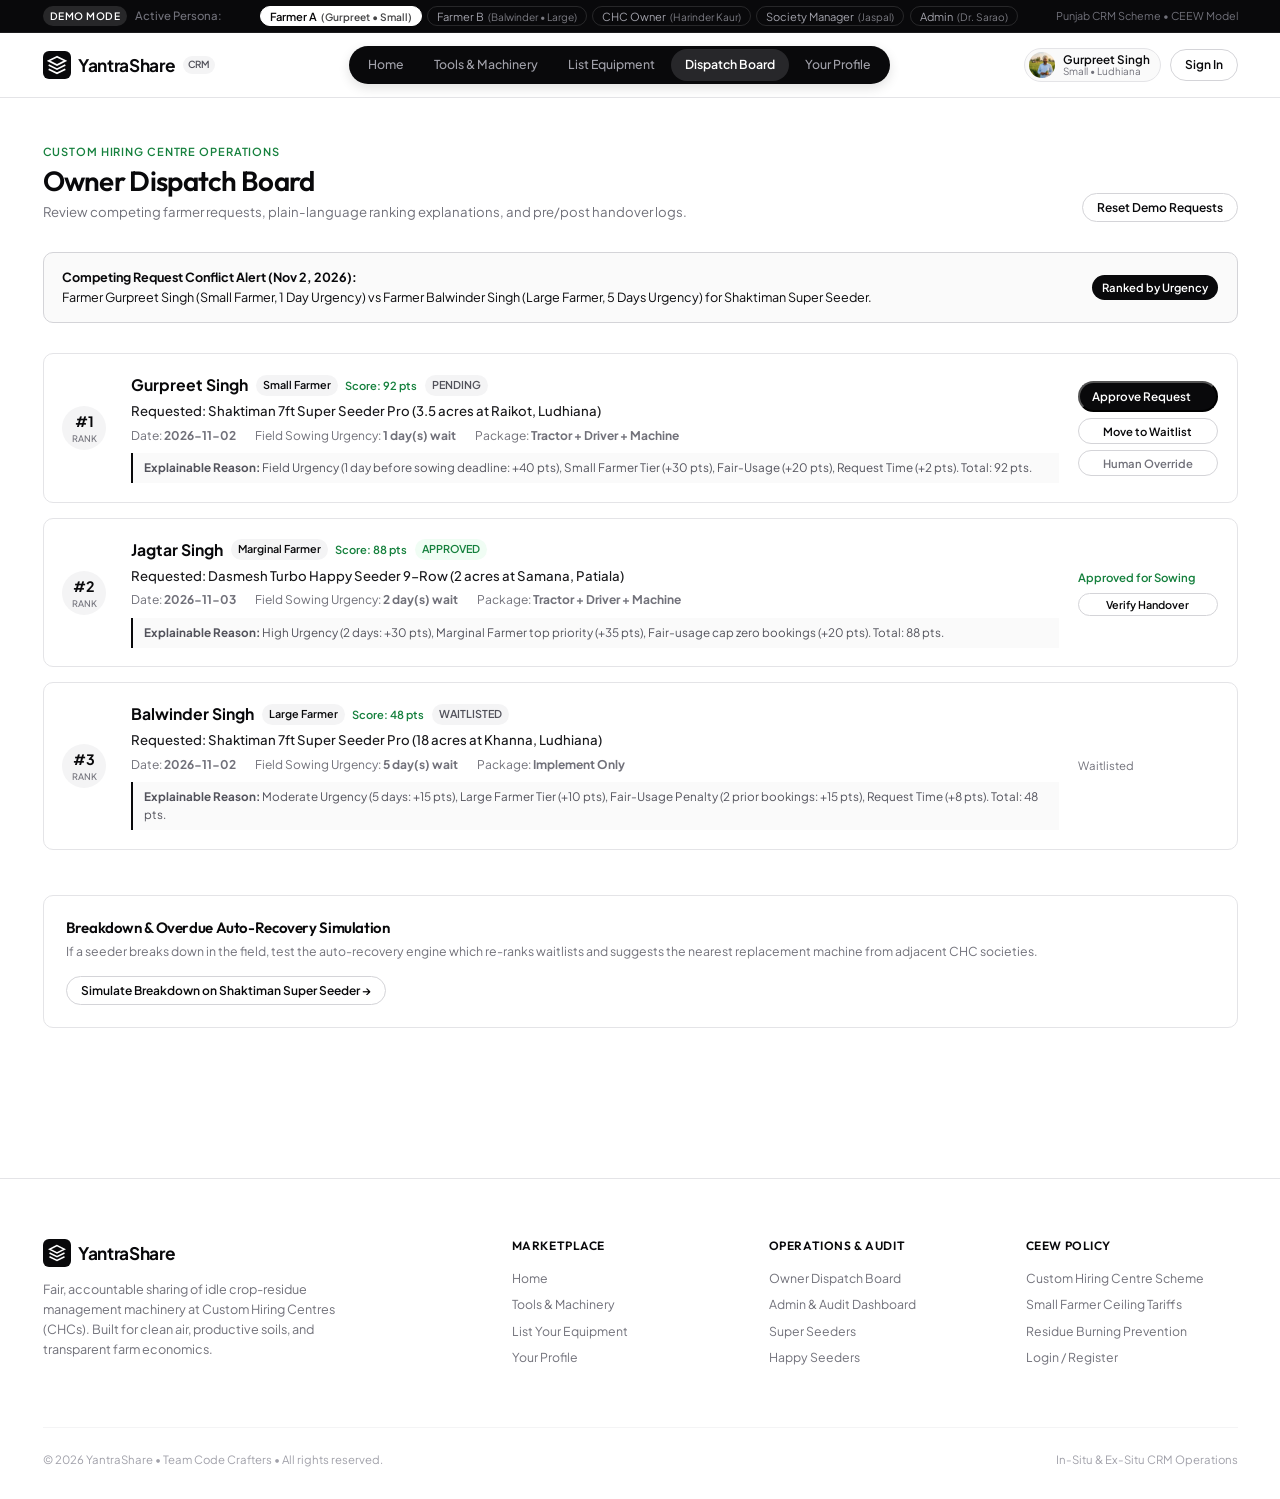
==== frontend/dispatch.html @ d0a264e8 "feat: complete YantraShare frontend platform with Amazon-style machinery booking, dual listing, pict" ====
<!DOCTYPE html>
<html lang="en">
<head>
  <meta charset="UTF-8">
  <meta name="viewport" content="width=device-width, initial-scale=1.0">
  <title>Owner Dispatch Board — YantraShare</title>
  <meta name="description" content="Manage machinery allocation, resolve competing farmer requests with explainable urgency scoring, and perform digital condition checks.">
  <link rel="stylesheet" href="css/style.css">
</head>
<body>

  <!-- Dynamic Header Container -->
  <div id="site-header-container"></div>

  <main class="container" style="padding: 3rem 1.5rem 5rem;">
    <div class="section-head-clean">
      <div>
        <span class="section-tag">Custom Hiring Centre Operations</span>
        <h1 class="section-title-clean">Owner Dispatch Board</h1>
        <p style="font-size: 0.88rem; color: #71717a; margin-top: 0.3rem;">
          Review competing farmer requests, plain-language ranking explanations, and pre/post handover logs.
        </p>
      </div>

      <div style="display: flex; gap: 0.75rem;">
        <button class="btn-signup-pill" onclick="window.yantraStore.resetAll(); window.location.reload();">
          Reset Demo Requests
        </button>
      </div>
    </div>

    <!-- Conflict Notification Banner -->
    <div style="background: var(--gray-50); border: 1px solid var(--gray-300); border-radius: var(--radius-md); padding: 1rem 1.25rem; margin-bottom: 2rem; display: flex; justify-content: space-between; align-items: center; font-size: 0.84rem;">
      <div>
        <strong style="color: #09090b;">Competing Request Conflict Alert (Nov 2, 2026):</strong><br>
        Farmer Gurpreet Singh (Small Farmer, 1 Day Urgency) vs Farmer Balwinder Singh (Large Farmer, 5 Days Urgency) for Shaktiman Super Seeder.
      </div>
      <span style="font-size: 0.75rem; background: #09090b; color: #ffffff; padding: 4px 10px; border-radius: var(--radius-pill); font-weight: 600;">
        Ranked by Urgency
      </span>
    </div>

    <!-- Requests List -->
    <div id="dispatch-cards-container">
      <!-- Populated by JS -->
    </div>

    <!-- Breakdown Recovery Simulation Banner -->
    <div style="margin-top: 3rem; background: var(--bg-white); border: 1px solid var(--gray-200); border-radius: var(--radius-md); padding: 1.5rem;">
      <h4 style="font-size: 1rem; color: #09090b; margin-bottom: 0.35rem;">Breakdown & Overdue Auto-Recovery Simulation</h4>
      <p style="font-size: 0.82rem; color: #71717a; margin-bottom: 1rem;">
        If a seeder breaks down in the field, test the auto-recovery engine which re-ranks waitlists and suggests the nearest replacement machine from adjacent CHC societies.
      </p>
      <button class="btn-signup-pill" onclick="testBreakdownRecovery('MCH-101')">
        Simulate Breakdown on Shaktiman Super Seeder &rarr;
      </button>
    </div>
  </main>

  <!-- Human Override Modal -->
  <div id="override-modal-backdrop" style="display: none; position: fixed; inset: 0; background: rgba(0,0,0,0.5); backdrop-filter: blur(4px); z-index: 2000; align-items: center; justify-content: center; padding: 1.5rem;">
    <div style="background: var(--bg-white); border-radius: var(--radius-lg); max-width: 520px; width: 100%; padding: 2rem; border: 1px solid var(--gray-200);">
      <h3 style="font-size: 1.2rem; color: #09090b; margin-bottom: 0.5rem;">Record Operator Human Override</h3>
      <p style="font-size: 0.82rem; color: #71717a; margin-bottom: 1rem;">
        To prevent nepotism and ensure public accountability, state guidelines require a mandatory written justification for every manual override.
      </p>

      <div class="form-group-clean">
        <label>Mandatory Justification (Min 10 characters) *</label>
        <textarea id="override-reason-text" class="input-clean" rows="3" placeholder="e.g. Unseasonal localized rainfall approaching Raikot requiring immediate 3-acre seeding within 12 hours."></textarea>
      </div>

      <div style="display: flex; gap: 0.75rem; justify-content: flex-end; margin-top: 1.25rem;">
        <button class="btn-signup-pill" onclick="closeOverrideModal()">Cancel</button>
        <button class="btn-hero-black" style="margin-bottom: 0;" onclick="submitOverride()">Confirm & Log Override</button>
      </div>
    </div>
  </div>

  <!-- Dynamic Footer Container -->
  <div id="site-footer-container"></div>

  <!-- Shared Scripts -->
  <script src="js/data.js"></script>
  <script src="js/nav.js"></script>
  <script>
    let activeOverrideId = null;

    document.addEventListener("DOMContentLoaded", () => {
      renderDispatchRequests();
    });

    function renderDispatchRequests() {
      const container = document.getElementById("dispatch-cards-container");
      if (!container) return;

      const requests = [...window.yantraStore.data.requests].sort((a, b) => b.score - a.score);

      container.innerHTML = requests.map((req, idx) => `
        <div class="dispatch-clean-card">
          <div class="rank-pill">
            #${idx + 1}
            <span>RANK</span>
          </div>

          <div>
            <div style="display: flex; gap: 0.5rem; align-items: center; margin-bottom: 0.25rem; flex-wrap: wrap;">
              <strong style="font-size: 1.05rem; color: #09090b;">${req.farmerName}</strong>
              <span style="font-size: 0.72rem; padding: 2px 7px; background: var(--gray-100); border-radius: var(--radius-pill); font-weight: 600;">${req.farmerCategory} Farmer</span>
              <span style="font-size: 0.74rem; color: var(--brand-green); font-weight: 600;">Score: ${req.score} pts</span>
              <span style="font-size: 0.72rem; padding: 2px 7px; border-radius: var(--radius-pill); background: ${req.status === 'approved' ? 'var(--brand-green-subtle)' : 'var(--gray-100)'}; color: ${req.status === 'approved' ? 'var(--brand-green)' : '#52525b'}; font-weight: 600;">
                ${req.status.toUpperCase()}
              </span>
            </div>

            <div style="font-size: 0.88rem; color: #18181b; font-weight: 500;">
              Requested: ${req.machineName} (${req.acres} acres at ${req.village}, ${req.district})
            </div>

            <div style="font-size: 0.8rem; color: #71717a; margin-top: 0.35rem; display: flex; gap: 1.25rem; flex-wrap: wrap;">
              <span>Date: <strong>${req.date}</strong></span>
              <span>Field Sowing Urgency: <strong>${req.urgencyDays} day(s) wait</strong></span>
              <span>Package: <strong>${req.tractorOption === 'need_both' ? 'Tractor + Driver + Machine' : 'Implement Only'}</strong></span>
            </div>

            <div style="margin-top: 0.5rem; background: var(--gray-50); border-left: 2px solid #09090b; padding: 0.4rem 0.75rem; font-size: 0.78rem; color: #52525b;">
              <strong>Explainable Reason:</strong> ${req.rankingReason}
            </div>
          </div>

          <div style="display: flex; flex-direction: column; gap: 0.4rem; min-width: 140px;">
            ${req.status === 'pending' ? `
              <button class="btn-hero-black" style="margin-bottom: 0; padding: 6px 12px; font-size: 0.78rem;" onclick="approveRequest('${req.id}')">Approve Request</button>
              <button class="btn-signup-pill" style="padding: 5px 10px; font-size: 0.75rem;" onclick="waitlistRequest('${req.id}')">Move to Waitlist</button>
              <button class="btn-signup-pill" style="padding: 5px 10px; font-size: 0.75rem; color: #71717a;" onclick="openOverrideModal('${req.id}')">Human Override</button>
            ` : req.status === 'approved' ? `
              <span style="font-size: 0.76rem; color: var(--brand-green); font-weight: 600;">Approved for Sowing</span>
              <button class="btn-signup-pill" style="padding: 4px 8px; font-size: 0.72rem;" onclick="showToast('Pre-handover condition checklist verified!', 'success')">Verify Handover</button>
            ` : `
              <span style="font-size: 0.76rem; color: #71717a;">Waitlisted</span>
            `}
          </div>
        </div>
      `).join('');
    }

    function approveRequest(reqId) {
      const req = window.yantraStore.data.requests.find(r => r.id === reqId);
      if (!req) return;
      req.status = "approved";
      window.yantraStore.save();
      renderDispatchRequests();
      showToast(`Request ${reqId} approved for ${req.farmerName}!`, "success");
    }

    function waitlistRequest(reqId) {
      const req = window.yantraStore.data.requests.find(r => r.id === reqId);
      if (!req) return;
      req.status = "waitlisted";
      window.yantraStore.save();
      renderDispatchRequests();
      showToast(`Request ${reqId} moved to waitlist queue.`, "info");
    }

    function openOverrideModal(reqId) {
      activeOverrideId = reqId;
      document.getElementById("override-modal-backdrop").style.display = "flex";
    }

    function closeOverrideModal() {
      document.getElementById("override-modal-backdrop").style.display = "none";
      activeOverrideId = null;
    }

    function submitOverride() {
      const reason = document.getElementById("override-reason-text").value.trim();
      if (!reason || reason.length < 10) {
        showToast("Please enter at least 10 characters justifying the override.", "warning");
        return;
      }

      const req = window.yantraStore.data.requests.find(r => r.id === activeOverrideId);
      if (req) {
        req.status = "approved";
        req.rankingReason = `MANUAL OVERRIDE: ${reason} (Authorized by ${window.yantraStore.getCurrentUser().name})`;
        window.yantraStore.data.auditLogs.unshift({
          id: "AUD-" + Math.floor(1000 + Math.random() * 9000),
          timestamp: new Date().toISOString().replace('T', ' ').substring(0, 19),
          actor: window.yantraStore.getCurrentUser().name,
          action: "HUMAN_OVERRIDE_RECORDED",
          details: `Manual bypass for ${req.farmerName} on ${req.machineName}`,
          reason: reason
        });
        window.yantraStore.save();
        closeOverrideModal();
        renderDispatchRequests();
        showToast("Human override recorded with audit entry", "success");
      }
    }

    function testBreakdownRecovery(machineId) {
      const m = window.yantraStore.getMachineById(machineId);
      if (!m) return;
      m.status = "maintenance";
      window.yantraStore.data.auditLogs.unshift({
        id: "AUD-" + Math.floor(1000 + Math.random() * 9000),
        timestamp: new Date().toISOString().replace('T', ' ').substring(0, 19),
        actor: "Operator",
        action: "BREAKDOWN_RECOVERY_TRIGGERED",
        details: `${m.name} reported breakdown. Auto-recovery suggested alternate machine at Malwa Society.`,
        reason: "Field breakdown recovery initiated."
      });
      window.yantraStore.save();
      renderDispatchRequests();
      showToast("Breakdown recorded! Alternate CHC machine suggested.", "warning");
    }
  </script>
</body>
</html>
---- frontend/css/style.css ----
/* ==========================================================================
   YantraShare - Design System
   Inspired by LuckyCharm (High-End Precision Agriculture) & Modern Minimalist UI
   Clean, Monotone, No Emojis, Black Pill Navigation, White Merging Hero
   ========================================================================== */

@import url('https://fonts.googleapis.com/css2?family=Outfit:wght@300;400;500;600;700&family=Plus+Jakarta+Sans:wght@300;400;500;600;700&display=swap');

:root {
  --bg-white: #ffffff;
  --bg-subtle: #fcfcfc;
  --bg-card: #ffffff;
  --bg-surface: #f4f4f5;

  --black: #09090b;
  --black-pill: #0f172a;
  --gray-900: #18181b;
  --gray-800: #27272a;
  --gray-700: #3f3f46;
  --gray-600: #52525b;
  --gray-500: #71717a;
  --gray-400: #a1a1aa;
  --gray-300: #d4d4d8;
  --gray-200: #e4e4e7;
  --gray-100: #f4f4f5;
  --gray-50:  #fafafa;

  --brand-green: #15803d;
  --brand-green-subtle: #f0fdf4;
  --brand-green-border: #bbf7d0;

  --accent-blue: #2563eb;
  --accent-amber: #d97706;
  --accent-red: #dc2626;

  --font-heading: 'Outfit', -apple-system, sans-serif;
  --font-body: 'Plus Jakarta Sans', -apple-system, sans-serif;

  --shadow-subtle: 0 1px 3px 0 rgba(0, 0, 0, 0.04);
  --shadow-card: 0 4px 20px -2px rgba(0, 0, 0, 0.05);
  --shadow-hover: 0 12px 28px -4px rgba(0, 0, 0, 0.08);

  --radius-sm: 6px;
  --radius-md: 10px;
  --radius-lg: 16px;
  --radius-xl: 24px;
  --radius-pill: 9999px;

  --transition: all 0.2s cubic-bezier(0.16, 1, 0.3, 1);
}

*, *::before, *::after {
  box-sizing: border-box;
  margin: 0;
  padding: 0;
}

html {
  scroll-behavior: smooth;
  font-size: 15px;
}

body {
  font-family: var(--font-body);
  background-color: var(--bg-white);
  color: var(--black);
  line-height: 1.55;
  overflow-x: hidden;
  -webkit-font-smoothing: antialiased;
}

h1, h2, h3, h4, h5, h6 {
  font-family: var(--font-heading);
  font-weight: 600;
  color: var(--black);
  letter-spacing: -0.025em;
  line-height: 1.2;
}

a {
  text-decoration: none;
  color: inherit;
  transition: var(--transition);
}

button, input, select, textarea {
  font-family: inherit;
}

.container {
  max-width: 1240px;
  margin: 0 auto;
  padding: 0 1.5rem;
}

/* ==========================================================================
   Top Demo Switcher Bar (Monochrome, Elegant, Compact)
   ========================================================================== */
.demo-top-bar {
  background: #09090b;
  color: #a1a1aa;
  font-size: 0.76rem;
  border-bottom: 1px solid rgba(255, 255, 255, 0.08);
  padding: 6px 0;
}

.demo-bar-inner {
  display: flex;
  align-items: center;
  justify-content: space-between;
  flex-wrap: wrap;
  gap: 0.75rem;
}

.demo-title {
  display: flex;
  align-items: center;
  gap: 0.5rem;
}

.demo-tag {
  background: rgba(255, 255, 255, 0.12);
  color: #ffffff;
  padding: 2px 7px;
  border-radius: var(--radius-pill);
  font-size: 0.68rem;
  font-weight: 600;
  letter-spacing: 0.05em;
}

.demo-label {
  font-weight: 500;
  color: #71717a;
}

.persona-chips {
  display: flex;
  align-items: center;
  gap: 0.35rem;
  flex-wrap: wrap;
}

.persona-chip {
  background: transparent;
  color: #a1a1aa;
  border: 1px solid rgba(255, 255, 255, 0.12);
  padding: 2px 9px;
  border-radius: var(--radius-pill);
  font-size: 0.74rem;
  cursor: pointer;
  transition: var(--transition);
}

.persona-chip:hover {
  background: rgba(255, 255, 255, 0.08);
  color: #ffffff;
}

.persona-chip.active {
  background: #ffffff;
  color: #09090b;
  font-weight: 600;
  border-color: #ffffff;
}

.persona-chip .sub {
  color: inherit;
  opacity: 0.75;
  font-size: 0.68rem;
  margin-left: 2px;
}

.demo-info {
  font-size: 0.72rem;
  color: #71717a;
}

/* ==========================================================================
   Header & Aesthetically Black Capsule Nav (LuckyCharm Match)
   ========================================================================== */
.main-navbar-wrapper {
  position: sticky;
  top: 0;
  background: rgba(255, 255, 255, 0.95);
  backdrop-filter: blur(12px);
  -webkit-backdrop-filter: blur(12px);
  border-bottom: 1px solid var(--gray-200);
  z-index: 1000;
}

.main-navbar-flex {
  display: flex;
  align-items: center;
  justify-content: space-between;
  height: 64px;
}

.brand-link {
  display: flex;
  align-items: center;
  gap: 0.5rem;
  font-weight: 700;
  font-size: 1.15rem;
  color: var(--black);
  letter-spacing: -0.02em;
}

.brand-glyph {
  width: 28px;
  height: 28px;
  background: #09090b;
  color: #ffffff;
  border-radius: 6px;
  display: flex;
  align-items: center;
  justify-content: center;
}

.brand-version {
  font-size: 0.65rem;
  padding: 1px 5px;
  background: var(--gray-100);
  color: var(--gray-600);
  border-radius: var(--radius-pill);
  font-weight: 600;
}

/* Center Black Pill Capsule */
.center-black-pill {
  background: #09090b;
  border-radius: var(--radius-pill);
  padding: 3px 5px;
  display: flex;
  align-items: center;
  gap: 2px;
  box-shadow: 0 4px 12px rgba(0, 0, 0, 0.12);
}

.pill-nav-item {
  color: #a1a1aa;
  font-size: 0.82rem;
  font-weight: 500;
  padding: 6px 14px;
  border-radius: var(--radius-pill);
  transition: var(--transition);
  white-space: nowrap;
}

.pill-nav-item:hover {
  color: #ffffff;
}

.pill-nav-item.active {
  background: #27272a;
  color: #ffffff;
  font-weight: 600;
}

.pill-nav-item.admin-link {
  color: #fde047;
}
.pill-nav-item.admin-link.active {
  background: rgba(253, 224, 71, 0.15);
  color: #fde047;
}

/* Right User Profile Capsule */
.right-user-actions {
  display: flex;
  align-items: center;
  gap: 0.6rem;
}

.user-pill-btn {
  display: flex;
  align-items: center;
  gap: 0.5rem;
  padding: 3px 10px 3px 4px;
  background: var(--gray-50);
  border: 1px solid var(--gray-200);
  border-radius: var(--radius-pill);
  transition: var(--transition);
}

.user-pill-btn:hover {
  border-color: var(--gray-400);
  background: var(--bg-white);
}

.avatar-mini {
  width: 26px;
  height: 26px;
  border-radius: 50%;
  object-fit: cover;
}

.user-pill-text {
  display: flex;
  flex-direction: column;
  line-height: 1.15;
}

.user-name-line {
  font-size: 0.78rem;
  font-weight: 600;
  color: var(--black);
}

.user-tier-line {
  font-size: 0.66rem;
  color: var(--gray-500);
}

.btn-signup-pill {
  font-size: 0.8rem;
  font-weight: 600;
  padding: 6px 14px;
  background: transparent;
  color: var(--black);
  border: 1px solid var(--gray-300);
  border-radius: var(--radius-pill);
  transition: var(--transition);
}

.btn-signup-pill:hover {
  background: var(--gray-100);
  border-color: var(--gray-400);
}

/* ==========================================================================
   Home Hero Section (LuckyCharm Reference Design)
   White top with delicate cross markers gracefully merging into landscape
   ========================================================================== */
.luckycharm-hero {
  position: relative;
  background: var(--bg-white);
  padding: 3.5rem 0 0;
  text-align: center;
  overflow: hidden;
}

.hero-cross {
  position: absolute;
  color: #71717a;
  font-size: 1.1rem;
  font-weight: 300;
  opacity: 0.4;
  user-select: none;
}

.cross-1 { top: 2.5rem; left: 14%; }
.cross-2 { top: 3.5rem; right: 14%; }
.cross-3 { top: 9rem; left: 18%; }
.cross-4 { top: 7.5rem; right: 22%; }
.cross-5 { top: 12rem; right: 10%; }

.hero-kicker {
  display: inline-flex;
  align-items: center;
  gap: 0.4rem;
  font-size: 0.78rem;
  font-weight: 600;
  letter-spacing: 0.08em;
  text-transform: uppercase;
  color: var(--brand-green);
  margin-bottom: 1.25rem;
}

.hero-dot {
  width: 6px;
  height: 6px;
  border-radius: 50%;
  background: var(--brand-green);
}

.hero-main-title {
  font-size: clamp(2.4rem, 4.8vw, 3.6rem);
  font-weight: 600;
  color: #09090b;
  letter-spacing: -0.03em;
  line-height: 1.15;
  margin-bottom: 1rem;
}

.hero-subtitle-text {
  font-size: 1.05rem;
  color: #71717a;
  max-width: 640px;
  margin: 0 auto 1.75rem;
  line-height: 1.6;
  font-weight: 400;
}

.btn-hero-black {
  display: inline-flex;
  align-items: center;
  gap: 0.5rem;
  background: #09090b;
  color: #ffffff;
  padding: 9px 22px;
  border-radius: var(--radius-pill);
  font-size: 0.85rem;
  font-weight: 600;
  transition: var(--transition);
  margin-bottom: 3.5rem;
}

.btn-hero-black:hover {
  background: #27272a;
  transform: translateY(-1px);
}

/* Image gracefully merging into the screen */
.hero-image-full-frame {
  position: relative;
  width: 100%;
  max-width: 1320px;
  margin: 0 auto;
  border-radius: 20px 20px 0 0;
  overflow: hidden;
  box-shadow: 0 -10px 40px rgba(0, 0, 0, 0.04);
}

.hero-image-full-frame img {
  width: 100%;
  height: 480px;
  object-fit: cover;
  display: block;
  mask-image: linear-gradient(to bottom, rgba(0,0,0,0) 0%, rgba(0,0,0,1) 12%, rgba(0,0,0,1) 90%, rgba(0,0,0,0) 100%);
  -webkit-mask-image: linear-gradient(to bottom, rgba(0,0,0,0) 0%, rgba(0,0,0,1) 12%, rgba(0,0,0,1) 90%, rgba(0,0,0,0) 100%);
}

/* Floating Search Capsule Bar */
.search-capsule-bar {
  background: #ffffff;
  border: 1px solid var(--gray-200);
  border-radius: var(--radius-pill);
  box-shadow: 0 16px 36px -8px rgba(0, 0, 0, 0.08);
  padding: 8px 16px;
  display: flex;
  align-items: center;
  justify-content: space-between;
  gap: 1rem;
  max-width: 960px;
  margin: -2.5rem auto 3rem;
  position: relative;
  z-index: 20;
}

.search-capsule-item {
  display: flex;
  flex-direction: column;
  padding: 0 12px;
  border-right: 1px solid var(--gray-200);
  flex: 1;
}

.search-capsule-item:last-of-type {
  border-right: none;
}

.search-capsule-item label {
  font-size: 0.68rem;
  font-weight: 600;
  text-transform: uppercase;
  color: var(--gray-500);
  letter-spacing: 0.05em;
  margin-bottom: 2px;
}

.search-capsule-item select,
.search-capsule-item input {
  border: none;
  background: transparent;
  font-size: 0.88rem;
  font-weight: 600;
  color: var(--black);
  outline: none;
  cursor: pointer;
}

.btn-search-black {
  background: #09090b;
  color: #ffffff;
  padding: 10px 22px;
  border-radius: var(--radius-pill);
  font-size: 0.85rem;
  font-weight: 600;
  border: none;
  cursor: pointer;
  white-space: nowrap;
  transition: var(--transition);
}

.btn-search-black:hover {
  background: #27272a;
}

/* ==========================================================================
   Clean Metrics Bar (LuckyCharm Reference: 50+, 200+, 120,000+, $15B)
   ========================================================================== */
.luckycharm-metrics {
  padding: 3rem 0;
  background: var(--bg-white);
  border-top: 1px solid var(--gray-100);
  border-bottom: 1px solid var(--gray-100);
}

.metrics-row {
  display: grid;
  grid-template-columns: repeat(4, 1fr);
  gap: 2rem;
  text-align: left;
}

.metric-col h3 {
  font-size: 2.6rem;
  font-weight: 600;
  color: #09090b;
  letter-spacing: -0.03em;
  line-height: 1.1;
  margin-bottom: 0.25rem;
}

.metric-col p {
  font-size: 0.85rem;
  color: #71717a;
  font-weight: 400;
}

/* Editorial Statement Section (LuckyCharm match) */
.editorial-split-section {
  padding: 5rem 0 4rem;
}

.editorial-split-grid {
  display: grid;
  grid-template-columns: 1fr 2fr;
  gap: 4rem;
  align-items: baseline;
}

.editorial-year-tag {
  font-size: 1.6rem;
  font-weight: 600;
  color: #09090b;
  margin-bottom: 1.25rem;
}

.editorial-pills-wrap {
  display: flex;
  gap: 0.75rem;
  font-size: 0.78rem;
  color: #71717a;
}

.editorial-large-quote {
  font-size: 1.65rem;
  font-weight: 500;
  line-height: 1.45;
  color: #18181b;
  letter-spacing: -0.02em;
}

/* ==========================================================================
   Machinery Marketplace Grid & Cards (Clean, Monochrome, High-Res)
   ========================================================================== */
.marketplace-section {
  padding: 3rem 0 5rem;
}

.section-head-clean {
  display: flex;
  justify-content: space-between;
  align-items: flex-end;
  margin-bottom: 2rem;
  flex-wrap: wrap;
  gap: 1rem;
}

.section-tag {
  font-size: 0.74rem;
  font-weight: 600;
  text-transform: uppercase;
  letter-spacing: 0.08em;
  color: var(--brand-green);
  margin-bottom: 0.25rem;
  display: block;
}

.section-title-clean {
  font-size: 1.85rem;
  font-weight: 600;
  color: #09090b;
}

.filter-pills-strip {
  display: flex;
  gap: 0.5rem;
  overflow-x: auto;
  padding-bottom: 0.75rem;
  margin-bottom: 2rem;
}

.filter-pill {
  padding: 6px 14px;
  background: var(--bg-white);
  border: 1px solid var(--gray-200);
  border-radius: var(--radius-pill);
  font-size: 0.8rem;
  font-weight: 500;
  color: #52525b;
  cursor: pointer;
  transition: var(--transition);
  white-space: nowrap;
}

.filter-pill:hover {
  border-color: var(--gray-400);
  color: #09090b;
}

.filter-pill.active {
  background: #09090b;
  color: #ffffff;
  border-color: #09090b;
}

.equipment-grid {
  display: grid;
  grid-template-columns: repeat(auto-fill, minmax(340px, 1fr));
  gap: 1.75rem;
}

.equipment-clean-card {
  background: var(--bg-white);
  border: 1px solid var(--gray-200);
  border-radius: var(--radius-lg);
  overflow: hidden;
  transition: var(--transition);
  display: flex;
  flex-direction: column;
}

.equipment-clean-card:hover {
  border-color: var(--gray-400);
  box-shadow: var(--shadow-card);
  transform: translateY(-3px);
}

.card-img-wrap {
  position: relative;
  height: 210px;
  background: var(--gray-100);
  overflow: hidden;
}

.card-img-wrap img {
  width: 100%;
  height: 100%;
  object-fit: cover;
  transition: transform 0.4s ease;
}

.equipment-clean-card:hover .card-img-wrap img {
  transform: scale(1.03);
}

.card-availability-badge {
  position: absolute;
  top: 10px;
  left: 10px;
  background: #ffffff;
  border: 1px solid var(--gray-200);
  color: #09090b;
  font-size: 0.7rem;
  font-weight: 600;
  padding: 3px 8px;
  border-radius: var(--radius-pill);
}

.card-content {
  padding: 1.25rem;
  display: flex;
  flex-direction: column;
  flex-grow: 1;
}

.card-hub-label {
  font-size: 0.75rem;
  color: #71717a;
  margin-bottom: 0.35rem;
  display: flex;
  justify-content: space-between;
}

.card-item-title {
  font-size: 1.15rem;
  font-weight: 600;
  color: #09090b;
  margin-bottom: 0.4rem;
}

.card-desc-snippet {
  font-size: 0.82rem;
  color: #71717a;
  line-height: 1.5;
  margin-bottom: 1rem;
}

.card-specs-line {
  display: flex;
  gap: 0.4rem;
  flex-wrap: wrap;
  margin-bottom: 1.25rem;
}

.spec-badge-clean {
  background: var(--gray-100);
  color: #3f3f46;
  font-size: 0.72rem;
  font-weight: 500;
  padding: 3px 7px;
  border-radius: var(--radius-sm);
}

.card-footer-pricing {
  margin-top: auto;
  padding-top: 1rem;
  border-top: 1px solid var(--gray-100);
  display: flex;
  align-items: center;
  justify-content: space-between;
}

.price-display {
  display: flex;
  flex-direction: column;
}

.price-main-val {
  font-size: 1.25rem;
  font-weight: 700;
  color: #09090b;
}

.price-unit-sub {
  font-size: 0.72rem;
  color: #71717a;
}

.btn-card-details {
  background: #09090b;
  color: #ffffff;
  padding: 6px 14px;
  border-radius: var(--radius-pill);
  font-size: 0.78rem;
  font-weight: 600;
  transition: var(--transition);
}

.btn-card-details:hover {
  background: #27272a;
}

/* ==========================================================================
   Amazon-Style Dedicated Product Page Layout (`machine.html`)
   Full-page view with gallery, details, and right sticky buy/rent box
   ========================================================================== */
.amazon-page-layout {
  padding: 1.5rem 0 5rem;
}

.breadcrumb-nav {
  display: flex;
  align-items: center;
  gap: 0.4rem;
  font-size: 0.78rem;
  color: #71717a;
  margin-bottom: 1.5rem;
}

.breadcrumb-nav a:hover {
  color: #09090b;
  text-decoration: underline;
}

.amazon-product-grid {
  display: grid;
  grid-template-columns: 460px 1fr 340px;
  gap: 2rem;
  align-items: start;
}

/* Left Column: Product Gallery */
.product-gallery-sticky {
  position: sticky;
  top: 80px;
}

.main-product-img-frame {
  width: 100%;
  height: 380px;
  border: 1px solid var(--gray-200);
  border-radius: var(--radius-md);
  overflow: hidden;
  background: #f8fafc;
  margin-bottom: 0.75rem;
}

.main-product-img-frame img {
  width: 100%;
  height: 100%;
  object-fit: cover;
}

.product-thumbs-strip {
  display: flex;
  gap: 0.5rem;
}

.thumb-box {
  width: 70px;
  height: 52px;
  border: 1px solid var(--gray-200);
  border-radius: var(--radius-sm);
  overflow: hidden;
  cursor: pointer;
}

.thumb-box.active {
  border-color: #09090b;
}

.thumb-box img {
  width: 100%;
  height: 100%;
  object-fit: cover;
}

/* Center Column: Amazon Product Details */
.product-center-details h1 {
  font-size: 1.65rem;
  font-weight: 600;
  color: #09090b;
  margin-bottom: 0.5rem;
}

.seller-chc-line {
  font-size: 0.85rem;
  color: #52525b;
  margin-bottom: 0.75rem;
}

.seller-chc-line strong {
  color: #09090b;
}

.amazon-rating-row {
  display: flex;
  align-items: center;
  gap: 0.5rem;
  font-size: 0.82rem;
  color: #71717a;
  padding-bottom: 1rem;
  border-bottom: 1px solid var(--gray-200);
  margin-bottom: 1.25rem;
}

.star-rating-val {
  color: #d97706;
  font-weight: 600;
}

.amazon-price-box {
  margin-bottom: 1.5rem;
}

.amazon-price-line {
  font-size: 1.75rem;
  font-weight: 700;
  color: #09090b;
}

.subsidy-tag-line {
  display: inline-block;
  font-size: 0.74rem;
  background: var(--brand-green-subtle);
  color: var(--brand-green);
  border: 1px solid var(--brand-green-border);
  padding: 2px 8px;
  border-radius: var(--radius-pill);
  font-weight: 600;
  margin-top: 0.35rem;
}

.specs-amazon-table {
  width: 100%;
  border-collapse: collapse;
  font-size: 0.84rem;
  margin-bottom: 2rem;
}

.specs-amazon-table td {
  padding: 8px 12px;
  border-bottom: 1px solid var(--gray-100);
}

.specs-amazon-table td:first-child {
  font-weight: 600;
  color: #52525b;
  width: 40%;
}

.features-bullet-list {
  list-style: none;
  font-size: 0.86rem;
  color: #3f3f46;
  margin-bottom: 2rem;
}

.features-bullet-list li {
  position: relative;
  padding-left: 1.25rem;
  margin-bottom: 0.5rem;
  line-height: 1.5;
}

.features-bullet-list li::before {
  content: '•';
  position: absolute;
  left: 0;
  color: #09090b;
  font-weight: bold;
}

/* Right Column: Amazon Buy / Rent Box */
.amazon-buy-box {
  background: var(--bg-white);
  border: 1px solid var(--gray-300);
  border-radius: var(--radius-md);
  padding: 1.5rem;
  position: sticky;
  top: 80px;
  box-shadow: 0 2px 8px rgba(0, 0, 0, 0.04);
}

.buy-box-price {
  font-size: 1.6rem;
  font-weight: 700;
  color: #09090b;
  margin-bottom: 0.25rem;
}

.buy-box-stock {
  font-size: 0.8rem;
  color: var(--brand-green);
  font-weight: 600;
  margin-bottom: 1.25rem;
}

.buy-box-form-group {
  margin-bottom: 1rem;
}

.buy-box-form-group label {
  display: block;
  font-size: 0.74rem;
  font-weight: 600;
  color: #52525b;
  margin-bottom: 4px;
  text-transform: uppercase;
}

.buy-box-control {
  width: 100%;
  padding: 7px 10px;
  border: 1px solid var(--gray-300);
  border-radius: var(--radius-sm);
  font-size: 0.86rem;
  background: var(--bg-white);
  color: var(--black);
  outline: none;
}

.buy-box-control:focus {
  border-color: #09090b;
}

.fairness-score-preview {
  background: var(--gray-50);
  border: 1px solid var(--gray-200);
  border-radius: var(--radius-sm);
  padding: 0.75rem;
  font-size: 0.76rem;
  margin: 1rem 0 1.25rem;
}

.fairness-score-preview .score-num {
  font-size: 1rem;
  font-weight: 700;
  color: var(--brand-green);
  float: right;
}

.btn-amazon-rent {
  width: 100%;
  background: #09090b;
  color: #ffffff;
  padding: 10px;
  border-radius: var(--radius-pill);
  font-size: 0.88rem;
  font-weight: 600;
  border: none;
  cursor: pointer;
  transition: var(--transition);
  margin-bottom: 0.6rem;
}

.btn-amazon-rent:hover {
  background: #27272a;
}

.btn-amazon-secondary {
  width: 100%;
  background: var(--bg-white);
  color: var(--black);
  border: 1px solid var(--gray-300);
  padding: 8px;
  border-radius: var(--radius-pill);
  font-size: 0.82rem;
  font-weight: 600;
  cursor: pointer;
  transition: var(--transition);
}

.btn-amazon-secondary:hover {
  background: var(--gray-100);
}

.buy-box-security-notes {
  margin-top: 1.25rem;
  padding-top: 1rem;
  border-top: 1px solid var(--gray-200);
  font-size: 0.74rem;
  color: #71717a;
  line-height: 1.5;
}

/* ==========================================================================
   Clean Forms (List Equipment, Onboarding Verification)
   ========================================================================== */
.clean-form-container {
  max-width: 780px;
  margin: 2.5rem auto 5rem;
  background: var(--bg-white);
  border: 1px solid var(--gray-200);
  border-radius: var(--radius-xl);
  padding: 2.5rem;
  box-shadow: var(--shadow-subtle);
}

.form-group-clean {
  margin-bottom: 1.25rem;
}

.form-group-clean label {
  display: block;
  font-size: 0.82rem;
  font-weight: 600;
  color: #18181b;
  margin-bottom: 0.35rem;
}

.form-group-clean .hint {
  font-size: 0.72rem;
  color: #71717a;
  margin-top: 0.25rem;
}

.input-clean {
  width: 100%;
  padding: 8px 12px;
  border: 1px solid var(--gray-300);
  border-radius: var(--radius-sm);
  font-size: 0.9rem;
  color: #09090b;
  outline: none;
  transition: var(--transition);
}

.input-clean:focus {
  border-color: #09090b;
}

.form-grid-2 {
  display: grid;
  grid-template-columns: 1fr 1fr;
  gap: 1rem;
}

/* ==========================================================================
   Dispatch Board & Audit Dashboard (Clean Monochrome Data Tables)
   ========================================================================== */
.clean-data-table {
  width: 100%;
  border-collapse: collapse;
  font-size: 0.84rem;
  background: var(--bg-white);
  border: 1px solid var(--gray-200);
  border-radius: var(--radius-md);
  overflow: hidden;
}

.clean-data-table th {
  background: var(--gray-50);
  padding: 10px 14px;
  text-align: left;
  font-weight: 600;
  color: #52525b;
  border-bottom: 1px solid var(--gray-200);
}

.clean-data-table td {
  padding: 11px 14px;
  border-bottom: 1px solid var(--gray-100);
  color: #27272a;
}

.clean-data-table tr:hover td {
  background: var(--gray-50);
}

/* Dispatch Request Card */
.dispatch-clean-card {
  background: var(--bg-white);
  border: 1px solid var(--gray-200);
  border-radius: var(--radius-md);
  padding: 1.25rem;
  margin-bottom: 1rem;
  display: grid;
  grid-template-columns: 50px 1fr auto;
  gap: 1.25rem;
  align-items: center;
}

.rank-pill {
  width: 44px;
  height: 44px;
  border-radius: 50%;
  background: var(--gray-100);
  display: flex;
  flex-direction: column;
  align-items: center;
  justify-content: center;
  font-weight: 700;
  color: #09090b;
  font-size: 0.95rem;
}

.rank-pill span {
  font-size: 0.6rem;
  font-weight: 500;
  color: #71717a;
}

/* ==========================================================================
   Footer (Minimalist, Monotone)
   ========================================================================== */
.clean-footer {
  background: var(--bg-white);
  border-top: 1px solid var(--gray-200);
  padding: 4rem 0 2rem;
  margin-top: 5rem;
}

.footer-top-row {
  display: grid;
  grid-template-columns: 2fr 1fr 1fr 1fr;
  gap: 3rem;
  margin-bottom: 3.5rem;
}

.footer-brand {
  margin-bottom: 0.75rem;
}

.footer-desc {
  font-size: 0.84rem;
  color: #71717a;
  max-width: 320px;
  line-height: 1.6;
}

.footer-links-col h6 {
  font-size: 0.8rem;
  font-weight: 600;
  text-transform: uppercase;
  letter-spacing: 0.05em;
  color: #09090b;
  margin-bottom: 1rem;
}

.footer-links-col a {
  display: block;
  font-size: 0.82rem;
  color: #71717a;
  margin-bottom: 0.5rem;
}

.footer-links-col a:hover {
  color: #09090b;
}

.footer-bottom-row {
  padding-top: 1.5rem;
  border-top: 1px solid var(--gray-100);
  display: flex;
  justify-content: space-between;
  font-size: 0.76rem;
  color: #a1a1aa;
}

/* Toast System */
.toast-container {
  position: fixed;
  bottom: 24px;
  right: 24px;
  z-index: 3000;
  display: flex;
  flex-direction: column;
  gap: 0.5rem;
}

.clean-toast {
  background: #09090b;
  color: #ffffff;
  padding: 9px 16px;
  border-radius: var(--radius-pill);
  font-size: 0.82rem;
  box-shadow: 0 8px 24px rgba(0, 0, 0, 0.2);
  display: flex;
  align-items: center;
  gap: 0.5rem;
  animation: slideUp 0.2s ease;
}

.toast-dot {
  width: 6px;
  height: 6px;
  border-radius: 50%;
  background: var(--brand-green);
}

@keyframes slideUp {
  from { opacity: 0; transform: translateY(10px); }
  to { opacity: 1; transform: translateY(0); }
}

/* Responsive adjustments */
@media (max-width: 1024px) {
  .amazon-product-grid {
    grid-template-columns: 1fr;
  }
  .product-gallery-sticky,
  .amazon-buy-box {
    position: static;
  }
  .metrics-row {
    grid-template-columns: repeat(2, 1fr);
  }
}

@media (max-width: 768px) {
  .main-navbar-flex {
    flex-wrap: wrap;
    height: auto;
    padding: 0.75rem 0;
    gap: 0.75rem;
  }
  .center-black-pill {
    order: 3;
    width: 100%;
    overflow-x: auto;
  }
  .editorial-split-grid {
    grid-template-columns: 1fr;
    gap: 1.5rem;
  }
  .metrics-row {
    grid-template-columns: 1fr;
  }
  .footer-top-row {
    grid-template-columns: 1fr;
  }
  .search-capsule-bar {
    flex-direction: column;
    border-radius: var(--radius-lg);
  }
  .search-capsule-item {
    border-right: none;
    border-bottom: 1px solid var(--gray-200);
    padding: 6px 0;
    width: 100%;
  }
}

/* Preset photo buttons in list-equipment */
.preset-photo-btn {
  background: var(--bg-white);
  border: 1px solid var(--gray-300);
  border-radius: var(--radius-pill);
  padding: 4px 10px;
  font-size: 0.72rem;
  color: #52525b;
  cursor: pointer;
  transition: var(--transition);
}

.preset-photo-btn:hover {
  border-color: #09090b;
  color: #09090b;
}

.preset-photo-btn.active {
  background: #09090b;
  color: #ffffff;
  border-color: #09090b;
}
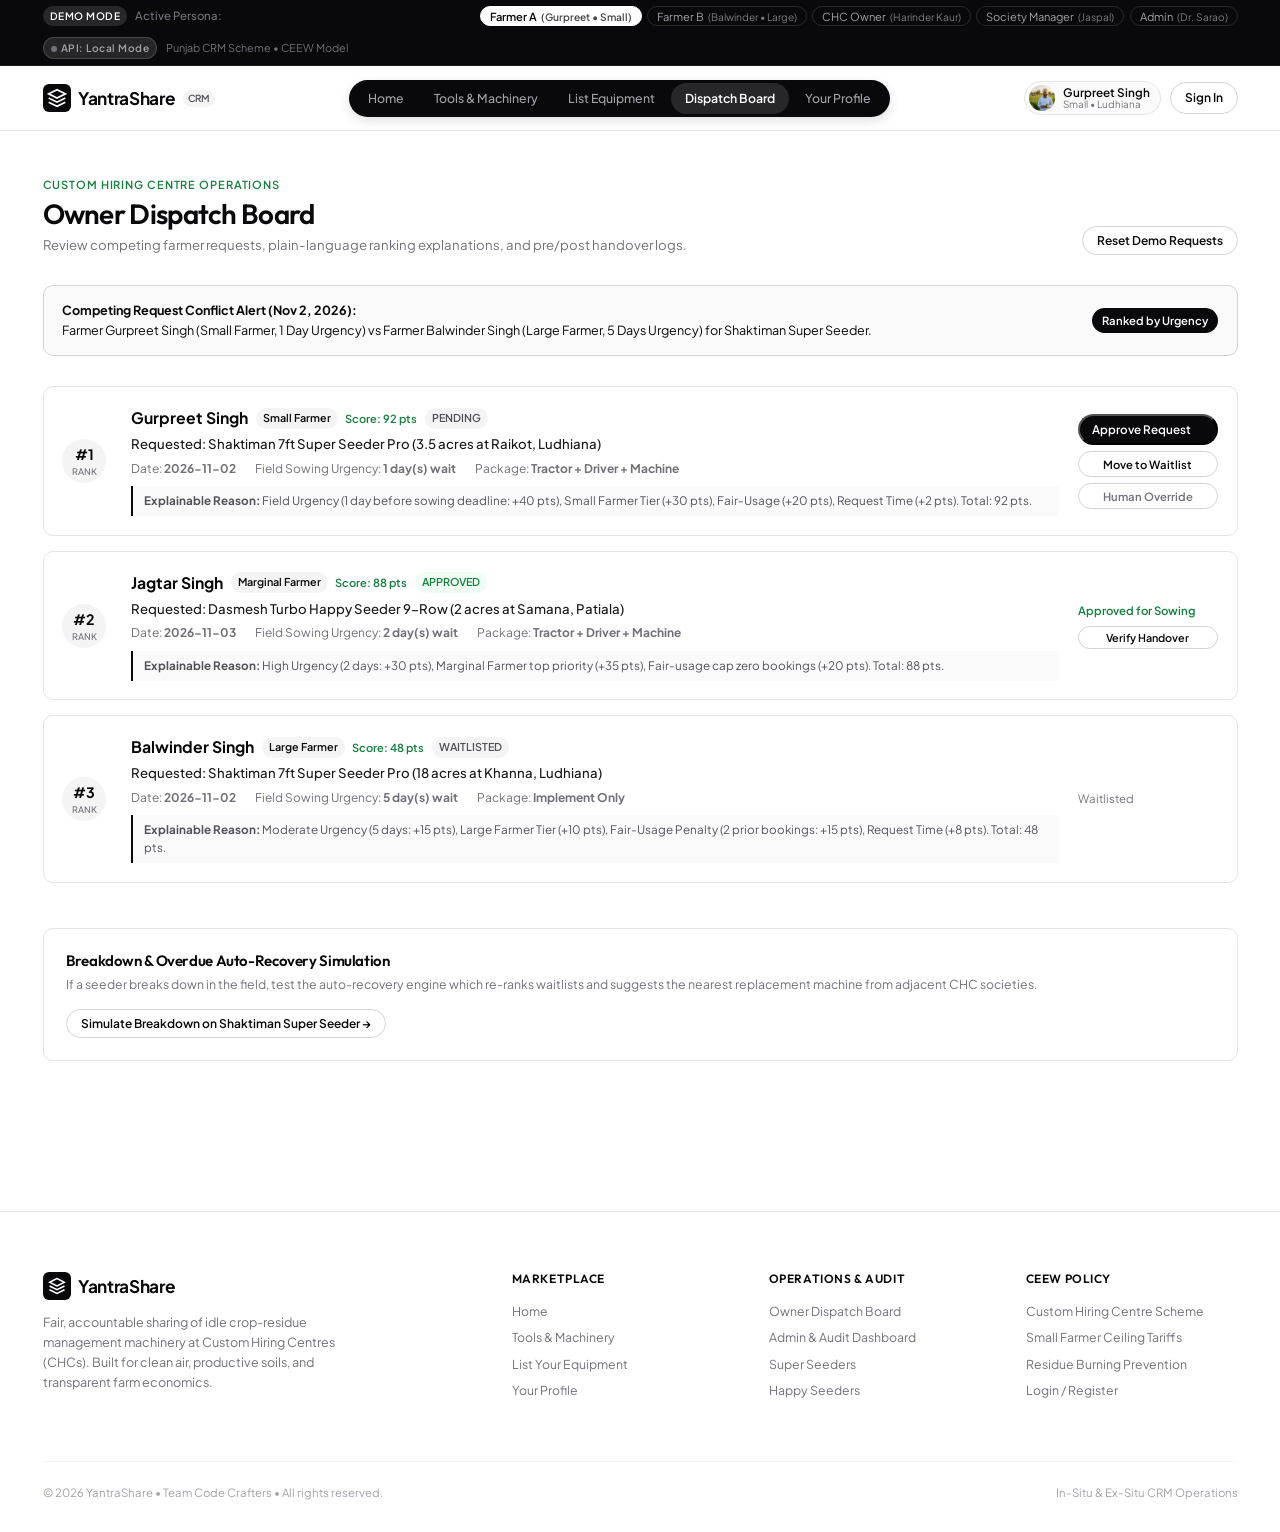
==== commit ef3e6373: "feat: integrate allocation & recovery backend with frontend API client and CORS" ====
--- a/frontend/dispatch.html
+++ b/frontend/dispatch.html
@@ -149,6 +149,11 @@
       if (!req) return;
       req.status = "approved";
       window.yantraStore.save();
+
+      if (window.yantraAPI && window.yantraAPI.isOnline) {
+        window.yantraAPI.recordDecision(reqId, "accept", window.yantraStore.getCurrentUser().name, "Approved ranking #1 match based on highest field urgency.");
+      }
+
       renderDispatchRequests();
       showToast(`Request ${reqId} approved for ${req.farmerName}!`, "success");
     }
@@ -158,9 +163,15 @@
       if (!req) return;
       req.status = "waitlisted";
       window.yantraStore.save();
+
+      if (window.yantraAPI && window.yantraAPI.isOnline) {
+        window.yantraAPI.recordDecision(reqId, "waitlist", window.yantraStore.getCurrentUser().name, "Moved to waitlist position.");
+      }
+
       renderDispatchRequests();
       showToast(`Request ${reqId} moved to waitlist queue.`, "info");
     }
+
 
     function openOverrideModal(reqId) {
       activeOverrideId = reqId;
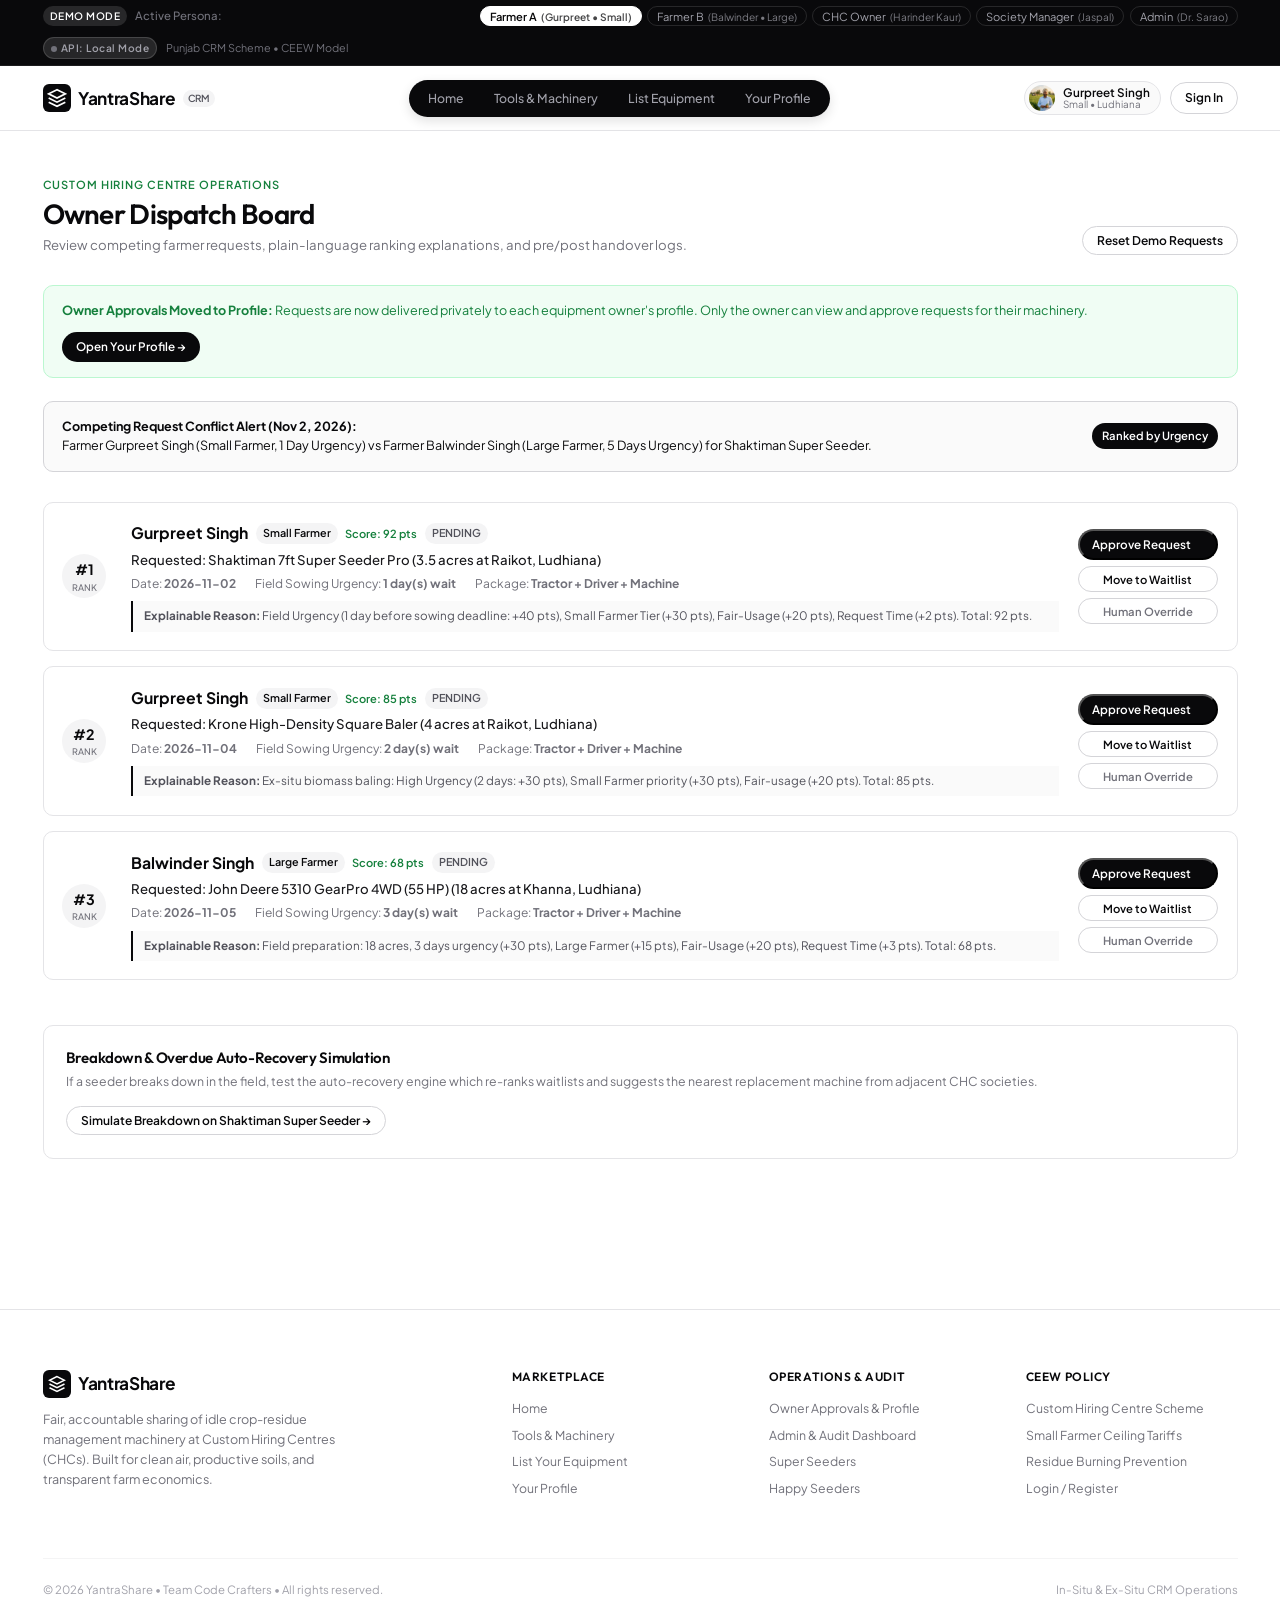
==== commit 5d246ae0: "feat: embed dispatch approvals into owner profile with strict privacy and renter notifications" ====
--- a/frontend/dispatch.html
+++ b/frontend/dispatch.html
@@ -27,6 +27,16 @@
           Reset Demo Requests
         </button>
       </div>
+    </div>
+
+    <!-- Migration Notice Banner -->
+    <div style="background: #f0fdf4; border: 1px solid #bbf7d0; border-radius: var(--radius-md); padding: 1rem 1.25rem; margin-bottom: 1.5rem; display: flex; justify-content: space-between; align-items: center; font-size: 0.84rem; flex-wrap: wrap; gap: 0.75rem;">
+      <div style="color: #15803d;">
+        <strong>Owner Approvals Moved to Profile:</strong> Requests are now delivered privately to each equipment owner's profile. Only the owner can view and approve requests for their machinery.
+      </div>
+      <a href="profile.html" class="btn-hero-black" style="margin-bottom: 0; padding: 6px 14px; font-size: 0.78rem;">
+        Open Your Profile &rarr;
+      </a>
     </div>
 
     <!-- Conflict Notification Banner -->
